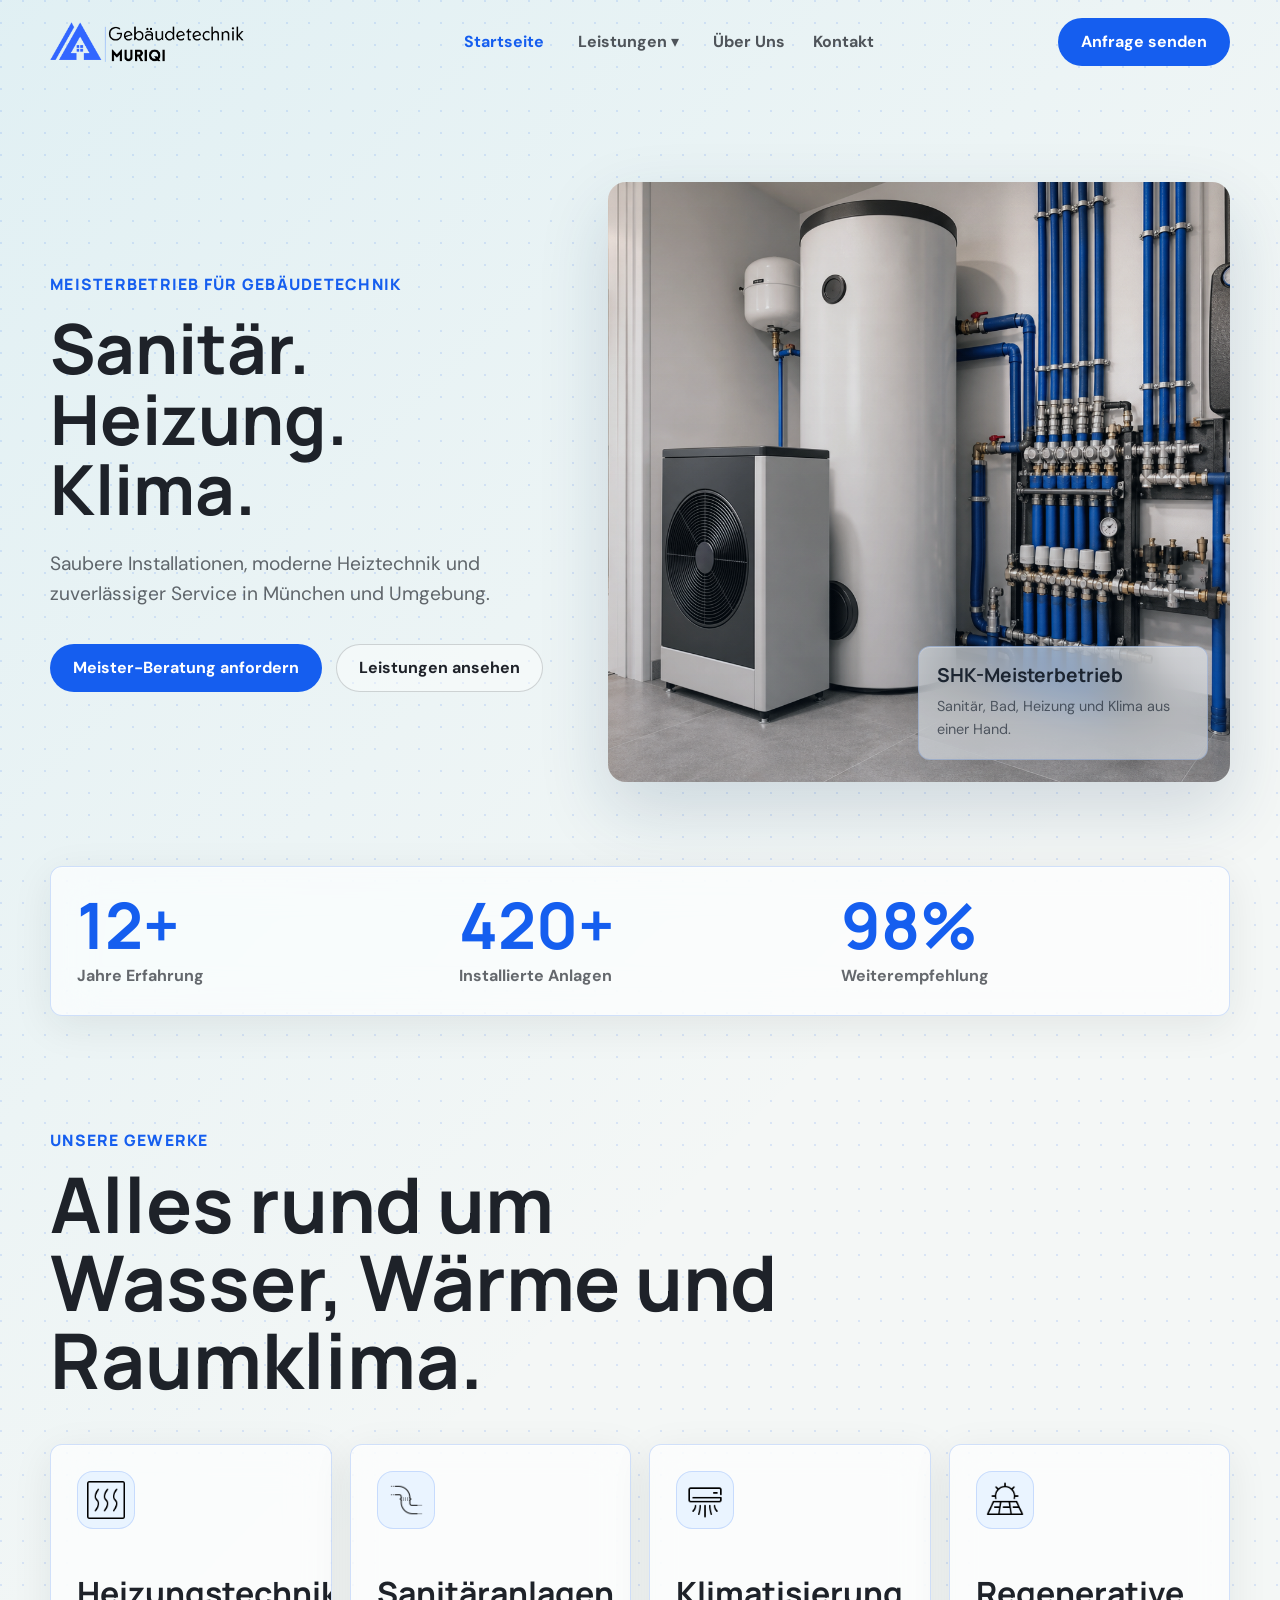
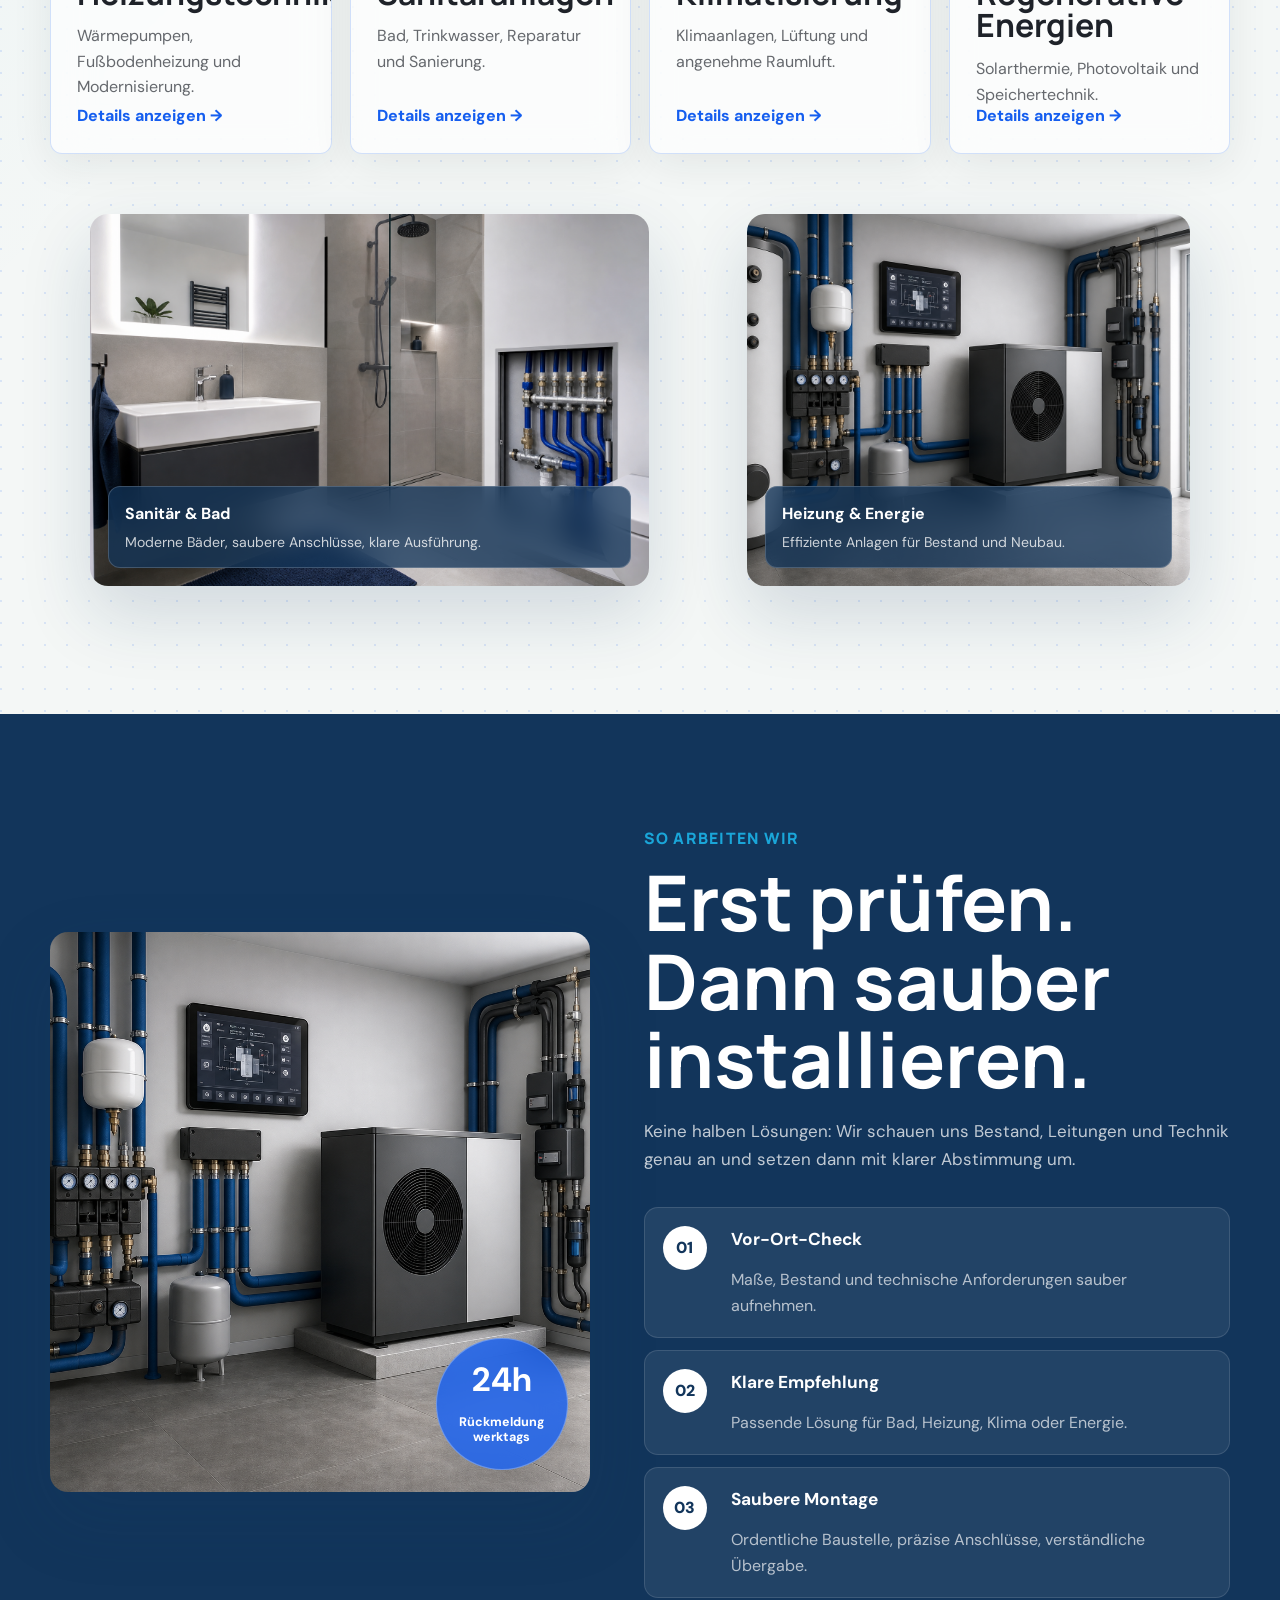
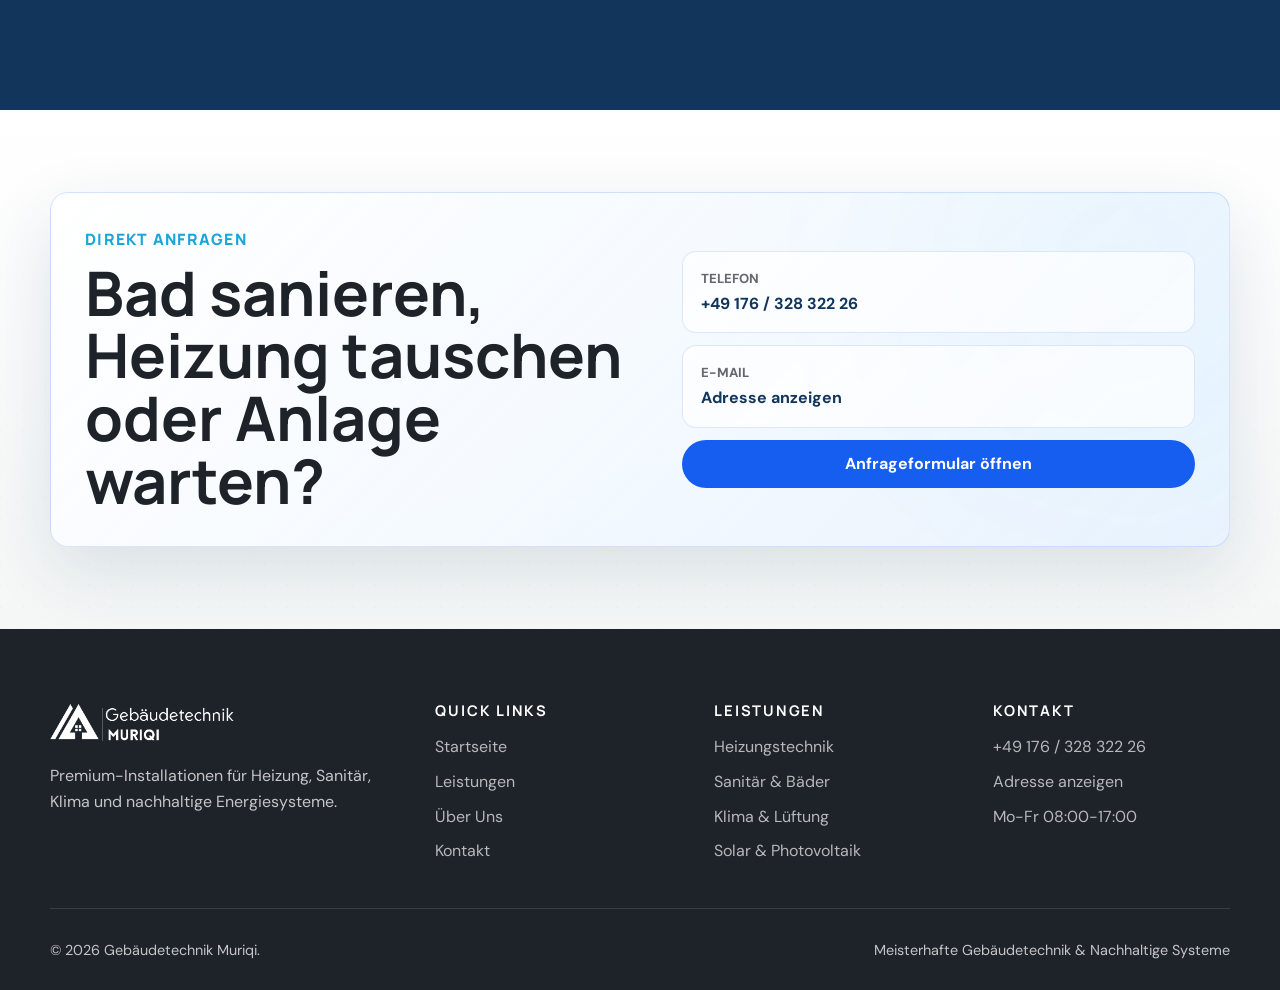
==== index.html @ a82550f1 "Initial website hardening" ====
<!doctype html>
<html lang="de">
  <head>
    <meta charset="utf-8">
    <meta name="viewport" content="width=device-width, initial-scale=1">
    <meta name="description" content="Gebäudetechnik Muriqi ist Ihr Meisterbetrieb für Heizung, Sanitär, Klima und regenerative Energien in München und Umgebung.">
    <title>Gebäudetechnik Muriqi | Meisterbetrieb für SHK & Gebäudetechnik</title>
    <link rel="stylesheet" href="/css/base.css">
    <link rel="stylesheet" href="/css/nav.css">
    <link rel="stylesheet" href="/css/animations.css">
    <link rel="stylesheet" href="/css/pages.css">
    <link rel="icon" type="image/png" href="/assets/muriqi-logo.png">
  </head>
  <body>
    <header class="site-header">
      <div class="container nav-shell">
        <a class="brand" href="/" aria-label="Gebäudetechnik Muriqi Startseite">
          <img src="/assets/muriqi-logo.png" alt="Gebäudetechnik Muriqi">
        </a>
        <nav class="nav-links" aria-label="Hauptnavigation">
          <a class="nav-link active" href="/">Startseite</a>
          <div class="dropdown">
            <button class="dropdown-trigger" type="button">Leistungen ▾</button>
            <div class="dropdown-panel glass">
              <div class="dropdown-grid">
                <a class="dropdown-item" href="/leistungen/#heizung"><span class="nav-icon"><img src="/assets/Heizung.png" alt=""></span><span><strong>Heizung</strong><span>Effiziente Wärmesysteme</span></span></a>
                <a class="dropdown-item" href="/leistungen/#sanitaer"><span class="nav-icon"><img src="/assets/Sanitär.png" alt=""></span><span><strong>Sanitär</strong><span>Bad & Installation</span></span></a>
                <a class="dropdown-item" href="/leistungen/#klima"><span class="nav-icon"><img src="/assets/klima.png" alt=""></span><span><strong>Klima</strong><span>Lüftung & Kühlung</span></span></a>
                <a class="dropdown-item" href="/leistungen/#solar"><span class="nav-icon"><img src="/assets/solar.png" alt=""></span><span><strong>Solar/PV</strong><span>Energie vom Dach</span></span></a>
              </div>
            </div>
          </div>
          <a class="nav-link" href="/team/">Über Uns</a>
          <a class="nav-link" href="/kontakt/">Kontakt</a>
        </nav>
        <a class="btn btn-primary header-cta" href="/kontakt/">Anfrage senden</a>
        <button class="menu-toggle" type="button" aria-label="Menü öffnen" aria-expanded="false"><span></span><span></span><span></span></button>
      </div>
      <nav class="mobile-menu" aria-label="Mobile Navigation">
        <a href="/">Startseite</a>
        <a href="/leistungen/">Leistungen</a>
        <a href="/team/">Über Uns</a>
        <a href="/kontakt/">Kontakt</a>
      </nav>
    </header>

    <main>
      <section class="hero">
        <div class="container hero-grid">
          <div>
            <p class="eyebrow load-fade">Meisterbetrieb für Gebäudetechnik</p>
            <h1 class="load-fade load-delay-1"><span>Sanitär.</span><span>Heizung.</span><span>Klima.</span></h1>
            <p class="hero-copy load-fade load-delay-2">Saubere Installationen, moderne Heiztechnik und zuverlässiger Service in München und Umgebung.</p>
            <div class="hero-actions load-fade load-delay-3">
              <a class="btn btn-primary" href="/kontakt/">Meister-Beratung anfordern</a>
              <a class="btn btn-ghost" href="/leistungen/">Leistungen ansehen</a>
            </div>
          </div>
          <div class="photo-card hero-photo hero-panel load-fade load-delay-2" aria-label="Sanitär- und Heizungsinstallation">
            <img src="/assets/hero-shk-room.png" alt="Moderner Technikraum mit Sanitär- und Heizungsinstallation">
            <div class="hero-badge glass">
              <strong>SHK-Meisterbetrieb</strong>
              <span>Sanitär, Bad, Heizung und Klima aus einer Hand.</span>
            </div>
          </div>
        </div>
      </section>

      <section class="container stats-bar glass reveal" aria-label="Kennzahlen">
        <div class="stat"><strong data-count="12" data-suffix="+">0</strong><span>Jahre Erfahrung</span></div>
        <div class="stat"><strong data-count="420" data-suffix="+">0</strong><span>Installierte Anlagen</span></div>
        <div class="stat"><strong data-count="98" data-suffix="%">0</strong><span>Weiterempfehlung</span></div>
      </section>

      <section class="section">
        <div class="container">
          <p class="eyebrow reveal">Unsere Gewerke</p>
          <h2 class="section-title reveal">Alles rund um Wasser, Wärme und Raumklima.</h2>
          <div class="service-grid">
            <a class="service-card glass reveal" href="/leistungen/#heizung">
              <span class="service-card-icon"><img src="/assets/Heizung.png" alt=""></span>
              <h3>Heizungstechnik</h3>
              <p>Wärmepumpen, Fußbodenheizung und Modernisierung.</p>
              <span class="more">Details anzeigen →</span>
            </a>
            <a class="service-card glass reveal" href="/leistungen/#sanitaer">
              <span class="service-card-icon"><img src="/assets/Sanitär.png" alt=""></span>
              <h3>Sanitäranlagen</h3>
              <p>Bad, Trinkwasser, Reparatur und Sanierung.</p>
              <span class="more">Details anzeigen →</span>
            </a>
            <a class="service-card glass reveal" href="/leistungen/#klima">
              <span class="service-card-icon"><img src="/assets/klima.png" alt=""></span>
              <h3>Klimatisierung</h3>
              <p>Klimaanlagen, Lüftung und angenehme Raumluft.</p>
              <span class="more">Details anzeigen →</span>
            </a>
            <a class="service-card glass reveal" href="/leistungen/#solar">
              <span class="service-card-icon"><img src="/assets/solar.png" alt=""></span>
              <h3>Regenerative Energien</h3>
              <p>Solarthermie, Photovoltaik und Speichertechnik.</p>
              <span class="more">Details anzeigen →</span>
            </a>
          </div>
          <div class="home-visual-grid">
            <figure class="photo-card home-visual reveal">
              <img src="/assets/sanitaer-bad.png" alt="Modernes Bad mit sichtbarer Sanitärinstallation">
              <figcaption class="image-label"><strong>Sanitär & Bad</strong><span>Moderne Bäder, saubere Anschlüsse, klare Ausführung.</span></figcaption>
            </figure>
            <figure class="photo-card home-visual small reveal">
              <img src="/assets/heizung-technikraum.png" alt="Moderner Technikraum mit Wärmepumpe und Heizungsleitungen">
              <figcaption class="image-label"><strong>Heizung & Energie</strong><span>Effiziente Anlagen für Bestand und Neubau.</span></figcaption>
            </figure>
          </div>
        </div>
      </section>

      <section class="section work-section" id="arbeitsweise">
        <div class="container work-grid">
          <div class="photo-card work-photo reveal">
            <img src="/assets/heizung-technikraum.png" alt="Sauber montierter Technikraum mit Heizungsanlage">
            <div class="work-stamp">
              <strong>24h</strong>
              <span>Rückmeldung werktags</span>
            </div>
          </div>
          <div class="work-content reveal">
            <p class="eyebrow">So arbeiten wir</p>
            <h2 class="section-title">Erst prüfen. Dann sauber installieren.</h2>
            <p class="section-copy">Keine halben Lösungen: Wir schauen uns Bestand, Leitungen und Technik genau an und setzen dann mit klarer Abstimmung um.</p>
            <div class="work-steps" aria-label="Arbeitsweise">
              <article><span>01</span><strong>Vor-Ort-Check</strong><p>Maße, Bestand und technische Anforderungen sauber aufnehmen.</p></article>
              <article><span>02</span><strong>Klare Empfehlung</strong><p>Passende Lösung für Bad, Heizung, Klima oder Energie.</p></article>
              <article><span>03</span><strong>Saubere Montage</strong><p>Ordentliche Baustelle, präzise Anschlüsse, verständliche Übergabe.</p></article>
            </div>
          </div>
        </div>
      </section>

      <section class="section-tight contact-cta" id="anfrage">
        <div class="container contact-cta-card reveal">
          <div>
            <p class="eyebrow">Direkt anfragen</p>
            <h2>Bad sanieren, Heizung tauschen oder Anlage warten?</h2>
          </div>
          <div class="quick-contact">
            <a class="quick-link" href="tel:+4917632832226"><span>Telefon</span><strong>+49 176 / 328 322 26</strong></a>
            <button class="quick-link protected-mail" type="button" data-local="info" data-host-a="gebaeudetechnik" data-host-b="muriqi" data-host-c="de"><span>E-Mail</span><strong>Adresse anzeigen</strong></button>
            <a class="btn btn-primary" href="/kontakt/">Anfrageformular öffnen</a>
          </div>
        </div>
      </section>
    </main>

    <footer class="footer">
      <div class="container">
        <div class="footer-grid">
          <div><img src="/assets/muriqi-logo-white.png" alt="Gebäudetechnik Muriqi"><p>Premium-Installationen für Heizung, Sanitär, Klima und nachhaltige Energiesysteme.</p></div>
          <div><h3>Quick Links</h3><a href="/">Startseite</a><a href="/leistungen/">Leistungen</a><a href="/team/">Über Uns</a><a href="/kontakt/">Kontakt</a></div>
          <div><h3>Leistungen</h3><a href="/leistungen/#heizung">Heizungstechnik</a><a href="/leistungen/#sanitaer">Sanitär & Bäder</a><a href="/leistungen/#klima">Klima & Lüftung</a><a href="/leistungen/#solar">Solar & Photovoltaik</a></div>
          <div><h3>Kontakt</h3><span>+49 176 / 328 322 26</span><button class="footer-mail protected-mail" type="button" data-local="info" data-host-a="gebaeudetechnik" data-host-b="muriqi" data-host-c="de">Adresse anzeigen</button><span>Mo-Fr 08:00-17:00</span></div>
        </div>
        <div class="footer-bottom"><p>© 2026 Gebäudetechnik Muriqi.</p><p>Meisterhafte Gebäudetechnik & Nachhaltige Systeme</p></div>
      </div>
    </footer>
    <script src="/js/nav.js"></script>
    <script src="/js/reveal.js"></script>
    <script src="/js/contact-guard.js"></script>
  </body>
</html>
---- css/base.css ----
@import url("https://fonts.googleapis.com/css2?family=DM+Sans:wght@400;500;600;700;800&family=Manrope:wght@500;600;700;800&display=swap");

:root {
  --anthracite: #1e2229;
  --brand-blue: #155eef;
  --deep-blue: #12355b;
  --aqua-blue: #1aa6d9;
  --pure-white: #ffffff;
  --ice-bg: #f4f7f6;
  --mist-card: #ebf0ee;
  --glass-fill: rgba(255, 255, 255, 0.65);
  --border-glass: rgba(21, 94, 239, 0.18);
  --ink-muted: rgba(30, 34, 41, 0.68);
  --shadow-glass: 0 10px 40px rgba(30, 34, 41, 0.08), inset 0 1px 0 rgba(255, 255, 255, 0.4);
  --radius-card: 12px;
  --container: min(1180px, calc(100vw - 40px));
}

*,
*::before,
*::after {
  box-sizing: border-box;
}

html {
  scroll-behavior: smooth;
}

body {
  margin: 0;
  color: var(--anthracite);
  font-family: "DM Sans", system-ui, sans-serif;
  background-color: var(--ice-bg);
  background-image:
    radial-gradient(circle at 1px 1px, rgba(21, 94, 239, 0.12) 1px, transparent 0),
    linear-gradient(135deg, rgba(26, 166, 217, 0.09), transparent 35%);
  background-size: 22px 22px, 100% 100%;
  line-height: 1.6;
}

body.no-scroll {
  overflow: hidden;
}

img,
svg {
  display: block;
  max-width: 100%;
}

a {
  color: inherit;
  text-decoration: none;
}

button,
input,
select,
textarea {
  font: inherit;
}

h1,
h2,
h3,
p {
  margin: 0;
}

h1,
h2,
h3 {
  font-family: "Manrope", "DM Sans", system-ui, sans-serif;
  line-height: 1.02;
  letter-spacing: 0;
}

main {
  overflow: hidden;
}

.container {
  width: var(--container);
  margin: 0 auto;
}

.section {
  padding: 112px 0;
}

.section-tight {
  padding: 82px 0;
}

.eyebrow {
  color: var(--brand-blue);
  font-family: "Manrope", "DM Sans", system-ui, sans-serif;
  font-size: 0.98rem;
  font-weight: 800;
  letter-spacing: 0.08em;
  text-transform: uppercase;
}

.section-title {
  max-width: 760px;
  margin-top: 12px;
  font-size: clamp(2.6rem, 6vw, 5.5rem);
}

.section-copy {
  max-width: 650px;
  margin-top: 20px;
  color: var(--ink-muted);
  font-size: 1.06rem;
}

.glass {
  border: 0.5px solid var(--border-glass);
  border-radius: var(--radius-card);
  background: var(--glass-fill);
  box-shadow: var(--shadow-glass);
  backdrop-filter: blur(20px) saturate(140%);
}

.btn {
  position: relative;
  display: inline-flex;
  align-items: center;
  justify-content: center;
  min-height: 48px;
  padding: 0 22px;
  overflow: hidden;
  border: 1px solid transparent;
  border-radius: 999px;
  font-weight: 700;
  isolation: isolate;
  transition: transform 220ms ease, border-color 220ms ease, color 220ms ease, background 220ms ease;
}

.btn::before {
  position: absolute;
  inset: 0 auto 0 -80%;
  z-index: -1;
  width: 55%;
  content: "";
  background: linear-gradient(90deg, transparent, rgba(255, 255, 255, 0.55), transparent);
  transform: skewX(-18deg);
  transition: left 450ms ease;
}

.btn:hover {
  transform: translateY(-2px);
}

.btn:hover::before {
  left: 125%;
}

.btn-primary {
  color: var(--pure-white);
  background: var(--brand-blue);
}

.btn-ghost {
  color: var(--anthracite);
  border-color: rgba(30, 34, 41, 0.18);
  background: rgba(255, 255, 255, 0.42);
}

.btn-dark {
  color: var(--pure-white);
  background: var(--anthracite);
}

.technical-image {
  position: relative;
  min-height: 420px;
  overflow: hidden;
  border-radius: 18px;
  background:
    linear-gradient(135deg, rgba(18, 53, 91, 0.9), rgba(21, 94, 239, 0.68)),
    radial-gradient(circle at 28% 22%, rgba(26, 166, 217, 0.45), transparent 28%),
    repeating-linear-gradient(90deg, rgba(255, 255, 255, 0.1) 0 1px, transparent 1px 44px),
    repeating-linear-gradient(0deg, rgba(255, 255, 255, 0.09) 0 1px, transparent 1px 44px);
  box-shadow: 0 28px 70px rgba(30, 34, 41, 0.18);
}

.technical-image::after {
  position: absolute;
  right: 10%;
  bottom: -6%;
  width: 48%;
  aspect-ratio: 1;
  border: 1px solid rgba(26, 166, 217, 0.5);
  border-radius: 999px;
  content: "";
}

.tech-lines {
  position: absolute;
  inset: 10%;
  border: 1px solid rgba(255, 255, 255, 0.22);
  border-radius: 14px;
}

.tech-lines::before,
.tech-lines::after {
  position: absolute;
  content: "";
  background: rgba(26, 166, 217, 0.76);
}

.tech-lines::before {
  top: 24%;
  right: 14%;
  width: 52%;
  height: 2px;
}

.tech-lines::after {
  top: 24%;
  right: 14%;
  width: 2px;
  height: 44%;
}

.page-hero {
  padding: 160px 0 80px;
}

.breadcrumb {
  margin-bottom: 14px;
  color: var(--ink-muted);
  font-size: 0.92rem;
}

.footer {
  padding: 74px 0 28px;
  color: rgba(255, 255, 255, 0.74);
  background: var(--anthracite);
}

.footer-grid {
  display: grid;
  grid-template-columns: 1.45fr 1fr 1fr 1fr;
  gap: 42px;
}

.footer img {
  width: 184px;
  margin-bottom: 22px;
}

.footer h3 {
  margin-bottom: 16px;
  color: var(--pure-white);
  font-family: "Manrope", "DM Sans", sans-serif;
  font-size: 0.92rem;
  letter-spacing: 0.12em;
  text-transform: uppercase;
}

.footer a,
.footer span,
.footer-mail {
  display: block;
  margin-top: 9px;
  color: rgba(255, 255, 255, 0.68);
}

.footer a:hover,
.footer-mail:hover {
  color: var(--aqua-blue);
}

.footer-mail {
  padding: 0;
  border: 0;
  background: transparent;
  cursor: pointer;
  text-align: left;
}

.footer-bottom {
  display: flex;
  justify-content: space-between;
  gap: 20px;
  padding-top: 30px;
  margin-top: 44px;
  border-top: 1px solid rgba(255, 255, 255, 0.12);
  font-size: 0.9rem;
}

@media (max-width: 900px) {
  :root {
    --container: min(100vw - 28px, 720px);
  }

  .section {
    padding: 76px 0;
  }

  .footer-grid {
    grid-template-columns: 1fr 1fr;
  }
}

@media (max-width: 640px) {
  .btn {
    width: 100%;
  }

  .technical-image {
    min-height: 330px;
  }

  .footer-grid,
  .footer-bottom {
    display: block;
  }

  .footer-grid > div + div {
    margin-top: 28px;
  }

  .footer-bottom p + p {
    margin-top: 8px;
  }
}
---- css/nav.css ----
.site-header {
  position: fixed;
  top: 0;
  left: 0;
  z-index: 50;
  width: 100%;
  padding: 18px 0;
  transition: padding 240ms ease, background 240ms ease, box-shadow 240ms ease, border-color 240ms ease;
}

.site-header.is-scrolled,
.site-header.menu-open {
  padding: 10px 0;
  border-bottom: 0.5px solid var(--border-glass);
  background: rgba(244, 247, 246, 0.82);
  box-shadow: 0 14px 40px rgba(30, 34, 41, 0.08);
  backdrop-filter: blur(22px) saturate(140%);
}

.nav-shell {
  position: relative;
  z-index: 2;
  display: grid;
  grid-template-columns: 230px 1fr auto;
  gap: 24px;
  align-items: center;
}

.brand {
  display: inline-flex;
  align-items: center;
  min-width: 0;
}

.brand img {
  width: 194px;
  height: auto;
}

.nav-links {
  display: flex;
  justify-content: center;
  gap: 28px;
  align-items: center;
}

.nav-link,
.dropdown-trigger {
  border: 0;
  color: rgba(30, 34, 41, 0.76);
  background: transparent;
  font-weight: 700;
  cursor: pointer;
}

.nav-link.active,
.dropdown-trigger.active,
.nav-link:hover,
.dropdown-trigger:hover {
  color: var(--anthracite);
}

.nav-link.active,
.dropdown-trigger.active {
  color: var(--brand-blue);
}

.dropdown {
  position: relative;
}

.dropdown::after {
  position: absolute;
  top: 100%;
  left: 50%;
  width: 460px;
  height: 22px;
  content: "";
  transform: translateX(-50%);
}

.dropdown-panel {
  position: absolute;
  top: calc(100% + 20px);
  left: 50%;
  width: 460px;
  padding: 16px;
  opacity: 0;
  pointer-events: none;
  transform: translateX(-50%) translateY(-8px);
  clip-path: inset(0 0 100% 0);
  transition: clip-path 300ms cubic-bezier(0.25, 1, 0.5, 1), opacity 220ms ease, transform 300ms ease;
}

.dropdown:hover .dropdown-panel,
.dropdown:focus-within .dropdown-panel {
  opacity: 1;
  pointer-events: auto;
  transform: translateX(-50%) translateY(0);
  clip-path: inset(0 0 0 0);
}

.dropdown-grid {
  display: grid;
  grid-template-columns: 1fr 1fr;
  gap: 10px;
}

.dropdown-item {
  display: grid;
  grid-template-columns: 38px 1fr;
  gap: 10px;
  align-items: center;
  padding: 12px;
  border-radius: 10px;
  transition: background 180ms ease, transform 180ms ease;
}

.dropdown-item:hover {
  background: rgba(21, 94, 239, 0.1);
  transform: translateY(-2px);
}

.nav-icon {
  display: flex;
  width: 38px;
  height: 38px;
  align-items: center;
  justify-content: center;
  border: 1px solid rgba(21, 94, 239, 0.24);
  border-radius: 10px;
  background: rgba(255, 255, 255, 0.48);
  color: var(--brand-blue);
  line-height: 1;
}

.nav-icon img {
  width: 26px;
  height: 26px;
  object-fit: contain;
  margin: 0;
}

.dropdown-item strong {
  display: block;
  font-size: 0.93rem;
}

.dropdown-item > span:not(.nav-icon),
.dropdown-item > span:not(.nav-icon) span {
  display: block;
  color: var(--ink-muted);
  font-size: 0.78rem;
}

.menu-toggle {
  display: none;
  width: 44px;
  height: 44px;
  border: 1px solid rgba(30, 34, 41, 0.16);
  border-radius: 999px;
  background: rgba(255, 255, 255, 0.52);
}

.menu-toggle span {
  display: block;
  width: 18px;
  height: 2px;
  margin: 4px auto;
  background: var(--anthracite);
  transition: transform 220ms ease, opacity 220ms ease;
}

.menu-open .menu-toggle span:nth-child(1) {
  transform: translateY(6px) rotate(45deg);
}

.menu-open .menu-toggle span:nth-child(2) {
  opacity: 0;
}

.menu-open .menu-toggle span:nth-child(3) {
  transform: translateY(-6px) rotate(-45deg);
}

@media (max-width: 900px) {
  .site-header.menu-open {
    inset: 0;
    height: 100dvh;
    overflow: auto;
    padding: 18px 0 34px;
    background: rgba(18, 53, 91, 0.98);
    backdrop-filter: none;
  }

  .nav-shell {
    grid-template-columns: 1fr auto;
  }

  .brand img {
    width: 170px;
  }

  .menu-toggle {
    display: block;
    background: rgba(255, 255, 255, 0.72);
  }

  .nav-links,
  .header-cta {
    display: none;
  }

  .mobile-menu {
    position: static;
    display: none;
    align-content: start;
    gap: 12px;
    width: var(--container);
    margin: 44px auto 0;
    padding: 0;
    color: var(--pure-white);
    background: transparent;
    opacity: 0;
    pointer-events: none;
    transform: translateY(-12px);
    transition: opacity 220ms ease, transform 220ms ease;
  }

  .menu-open .mobile-menu {
    display: grid;
    opacity: 1;
    pointer-events: auto;
    transform: translateY(0);
  }

  .mobile-menu a {
    font-family: "Manrope", "DM Sans", system-ui, sans-serif;
    font-weight: 800;
    font-size: clamp(1.7rem, 8vw, 3.1rem);
    line-height: 1.08;
    padding: 12px 0;
    border-bottom: 1px solid rgba(255, 255, 255, 0.14);
    color: var(--pure-white);
  }

  .menu-open .brand img {
    filter: brightness(0) invert(1);
  }
}

@media (min-width: 901px) {
  .mobile-menu {
    display: none;
  }
}
---- css/animations.css ----
.load-fade {
  opacity: 0;
  transform: translateY(18px);
  animation: fade-up 700ms ease forwards;
}

.load-delay-1 {
  animation-delay: 80ms;
}

.load-delay-2 {
  animation-delay: 160ms;
}

.load-delay-3 {
  animation-delay: 240ms;
}

.reveal {
  opacity: 0;
  transform: translateY(24px);
  transition: opacity 550ms ease-out, transform 550ms ease-out;
}

.reveal.is-visible {
  opacity: 1;
  transform: translateY(0);
}

@keyframes fade-up {
  to {
    opacity: 1;
    transform: translateY(0);
  }
}

@media (prefers-reduced-motion: reduce) {
  *,
  *::before,
  *::after {
    scroll-behavior: auto !important;
    animation-duration: 1ms !important;
    animation-iteration-count: 1 !important;
    transition-duration: 1ms !important;
  }

  .load-fade,
  .reveal {
    opacity: 1;
    transform: none;
  }
}
---- css/pages.css ----
.hero {
  min-height: 100vh;
  padding: 142px 0 78px;
  display: grid;
  align-items: center;
}

.hero-grid {
  display: grid;
  grid-template-columns: minmax(0, 0.86fr) minmax(430px, 1.05fr);
  gap: 48px;
  align-items: center;
}

.hero h1 {
  max-width: 640px;
  margin-top: 16px;
  font-size: clamp(3.2rem, 5.4vw, 5.35rem);
}

.hero h1 span {
  display: block;
}

.hero-copy {
  max-width: 620px;
  margin-top: 24px;
  color: var(--ink-muted);
  font-size: clamp(1.05rem, 1.5vw, 1.2rem);
}

.hero-actions {
  display: flex;
  flex-wrap: wrap;
  gap: 14px;
  margin-top: 34px;
}

.hero-panel {
  min-height: 600px;
}

.photo-card {
  position: relative;
  overflow: hidden;
  border-radius: 18px;
  box-shadow: 0 28px 70px rgba(18, 53, 91, 0.16);
}

.photo-card img {
  width: 100%;
  height: 100%;
  object-fit: cover;
}

.hero-photo img {
  position: absolute;
  inset: 0;
}

.hero-photo::after {
  position: absolute;
  inset: 0;
  content: "";
  background: linear-gradient(180deg, rgba(18, 53, 91, 0.04), rgba(18, 53, 91, 0.18));
  pointer-events: none;
}

.hero-badge {
  position: absolute;
  right: 22px;
  bottom: 22px;
  width: min(290px, calc(100% - 44px));
  padding: 18px;
}

.hero-badge strong {
  display: block;
  font-family: "Manrope", "DM Sans", system-ui, sans-serif;
  font-size: 1.2rem;
  line-height: 1.12;
}

.hero-badge span {
  display: block;
  margin-top: 8px;
  color: var(--ink-muted);
  font-size: 0.9rem;
}

.stats-bar {
  display: grid;
  grid-template-columns: repeat(3, 1fr);
  gap: 20px;
  padding: 26px;
  margin-top: -34px;
}

.stat strong {
  display: block;
  color: var(--brand-blue);
  font-family: "Manrope", "DM Sans", system-ui, sans-serif;
  font-size: clamp(2.7rem, 5vw, 4.8rem);
  line-height: 1;
}

.stat span {
  display: block;
  margin-top: 6px;
  color: var(--ink-muted);
  font-weight: 700;
}

.service-grid {
  display: grid;
  grid-template-columns: repeat(4, 1fr);
  gap: 18px;
  margin-top: 44px;
}

.service-card {
  position: relative;
  min-height: 310px;
  padding: 26px;
  overflow: hidden;
  transition: transform 260ms ease, box-shadow 260ms ease;
}

.service-card::after {
  position: absolute;
  right: auto;
  bottom: 0;
  left: 0;
  width: 0;
  height: 3px;
  content: "";
  background: var(--brand-blue);
  transition: width 300ms ease;
}

.service-card:hover {
  transform: translateY(-6px) scale(1.015);
  box-shadow: 0 24px 58px rgba(30, 34, 41, 0.14), inset 0 1px 0 rgba(255, 255, 255, 0.46);
}

.service-card:hover::after {
  width: 100%;
}

.service-card-icon {
  display: grid;
  width: 58px;
  height: 58px;
  place-items: center;
  border: 1px solid rgba(21, 94, 239, 0.16);
  border-radius: 16px;
  background: rgba(230, 242, 255, 0.82);
}

.service-card-icon img {
  width: 38px;
  height: 38px;
  object-fit: contain;
}

.service-card h3 {
  margin-top: 48px;
  font-size: 2rem;
}

.service-card p {
  margin-top: 14px;
  color: var(--ink-muted);
}

.service-card .more {
  position: absolute;
  bottom: 24px;
  color: var(--brand-blue);
  font-weight: 800;
}

.home-visual-grid {
  display: grid;
  grid-template-columns: 1.1fr 0.9fr;
  gap: 18px;
  margin-top: 44px;
}

.home-visual {
  min-height: 360px;
}

.home-visual.small {
  min-height: 360px;
}

.image-label {
  position: absolute;
  right: 18px;
  bottom: 18px;
  left: 18px;
  padding: 14px 16px;
  color: var(--pure-white);
  background: rgba(18, 53, 91, 0.74);
  border: 1px solid rgba(255, 255, 255, 0.18);
  border-radius: 12px;
  backdrop-filter: blur(14px);
}

.image-label strong {
  display: block;
  font-size: 1rem;
}

.image-label span {
  display: block;
  margin-top: 4px;
  color: rgba(255, 255, 255, 0.78);
  font-size: 0.88rem;
}

.work-section {
  color: var(--pure-white);
  background: var(--deep-blue);
  scroll-margin-top: 70px;
}

.work-grid {
  display: grid;
  grid-template-columns: minmax(320px, 0.92fr) minmax(0, 1fr);
  gap: 54px;
  align-items: center;
}

.work-photo {
  height: 560px;
}

.work-stamp {
  position: absolute;
  right: 22px;
  bottom: 22px;
  display: grid;
  width: 132px;
  height: 132px;
  place-items: center;
  padding: 18px;
  color: var(--pure-white);
  text-align: center;
  border: 1px solid rgba(255, 255, 255, 0.28);
  border-radius: 999px;
  background: rgba(21, 94, 239, 0.82);
  box-shadow: 0 18px 40px rgba(0, 0, 0, 0.18);
  backdrop-filter: blur(14px);
}

.work-stamp strong {
  display: block;
  font-size: 2.1rem;
  line-height: 1;
}

.work-stamp span {
  display: block;
  margin-top: 6px;
  font-size: 0.78rem;
  font-weight: 800;
  line-height: 1.2;
}

.work-content .eyebrow,
.contact-cta .eyebrow {
  color: var(--aqua-blue);
}

.work-content .section-copy {
  color: rgba(255, 255, 255, 0.74);
}

.work-steps {
  display: grid;
  gap: 12px;
  margin-top: 34px;
}

.work-steps article {
  display: grid;
  grid-template-columns: 54px 1fr;
  gap: 14px;
  padding: 18px;
  border: 1px solid rgba(255, 255, 255, 0.12);
  border-radius: 14px;
  background: rgba(255, 255, 255, 0.07);
}

.work-steps span {
  grid-row: span 2;
  display: grid;
  width: 44px;
  height: 44px;
  place-items: center;
  color: var(--deep-blue);
  border-radius: 999px;
  background: var(--pure-white);
  font-weight: 900;
}

.work-steps strong {
  display: block;
  font-size: 1.08rem;
}

.work-steps p {
  color: rgba(255, 255, 255, 0.68);
}

.contact-cta {
  background:
    linear-gradient(180deg, var(--pure-white), rgba(244, 247, 246, 0.8));
  scroll-margin-top: 70px;
}

.contact-cta-card {
  display: grid;
  grid-template-columns: minmax(0, 0.9fr) minmax(360px, 0.82fr);
  gap: 34px;
  align-items: center;
  padding: 34px;
  border: 1px solid rgba(21, 94, 239, 0.16);
  border-radius: 18px;
  background:
    linear-gradient(135deg, rgba(255, 255, 255, 0.96), rgba(230, 242, 255, 0.82)),
    radial-gradient(circle at 90% 18%, rgba(26, 166, 217, 0.22), transparent 32%);
  box-shadow: 0 24px 70px rgba(18, 53, 91, 0.12);
}

.contact-cta-card h2 {
  max-width: 760px;
  margin-top: 10px;
  font-size: clamp(2.2rem, 4.8vw, 4.7rem);
}

.quick-contact {
  display: grid;
  gap: 12px;
}

.quick-link {
  display: block;
  width: 100%;
  padding: 16px 18px;
  border: 1px solid rgba(21, 94, 239, 0.14);
  border-radius: 14px;
  background: rgba(255, 255, 255, 0.72);
  color: inherit;
  cursor: pointer;
  font: inherit;
  text-align: left;
  transition: transform 180ms ease, border-color 180ms ease;
}

.quick-link:hover {
  border-color: rgba(21, 94, 239, 0.32);
  transform: translateY(-2px);
}

.quick-link span {
  display: block;
  color: var(--ink-muted);
  font-size: 0.82rem;
  font-weight: 800;
  text-transform: uppercase;
}

.quick-link strong {
  display: block;
  margin-top: 2px;
  color: var(--deep-blue);
  overflow-wrap: anywhere;
}

.about-hero {
  padding: 150px 0 72px;
}

.about-hero-grid {
  display: grid;
  grid-template-columns: minmax(0, 0.82fr) minmax(420px, 1fr);
  gap: 48px;
  align-items: center;
}

.about-photo {
  height: 470px;
}

.about-hero .section-title {
  font-size: clamp(2.9rem, 5vw, 4.9rem);
}

.about-content-grid {
  display: grid;
  grid-template-columns: minmax(0, 1fr) minmax(320px, 0.68fr);
  gap: 26px;
  align-items: start;
}

.about-main {
  padding: 34px;
}

.about-main p {
  color: rgba(30, 34, 41, 0.74);
  font-size: 1.08rem;
}

.about-main p + p {
  margin-top: 18px;
}

.about-side {
  display: grid;
  gap: 14px;
}

.about-value {
  padding: 22px;
  border: 1px solid rgba(21, 94, 239, 0.14);
  border-radius: 16px;
  background: rgba(255, 255, 255, 0.76);
  box-shadow: 0 18px 42px rgba(18, 53, 91, 0.08);
}

.about-value span {
  display: grid;
  width: 42px;
  height: 42px;
  place-items: center;
  color: var(--pure-white);
  border-radius: 999px;
  background: var(--brand-blue);
  font-weight: 900;
}

.about-value strong {
  display: block;
  margin-top: 14px;
  color: var(--deep-blue);
  font-size: 1.1rem;
}

.about-value p {
  margin-top: 8px;
  color: var(--ink-muted);
}

.services-hero {
  padding: 150px 0 70px;
}

.services-hero-grid {
  display: grid;
  grid-template-columns: minmax(0, 0.85fr) minmax(420px, 1fr);
  gap: 48px;
  align-items: center;
}

.services-hero-photo {
  height: 520px;
}

.hero-kpis {
  display: grid;
  grid-template-columns: repeat(3, 1fr);
  gap: 12px;
  margin-top: 32px;
}

.hero-kpis span {
  min-height: 86px;
  padding: 16px;
  border: 1px solid rgba(21, 94, 239, 0.16);
  border-radius: 14px;
  background: rgba(255, 255, 255, 0.72);
  color: var(--ink-muted);
  font-weight: 800;
}

.hero-kpis strong {
  display: block;
  color: var(--brand-blue);
  font-size: 1.7rem;
  line-height: 1;
}

.service-showcase-grid {
  display: grid;
  grid-template-columns: repeat(2, 1fr);
  gap: 20px;
  margin-top: 42px;
}

.service-showcase-card {
  overflow: hidden;
  border: 1px solid rgba(21, 94, 239, 0.14);
  border-radius: 18px;
  background: rgba(255, 255, 255, 0.76);
  box-shadow: 0 20px 54px rgba(18, 53, 91, 0.1);
  scroll-margin-top: 96px;
  transition: transform 220ms ease, box-shadow 220ms ease;
}

.service-showcase-card:hover {
  transform: translateY(-5px);
  box-shadow: 0 28px 70px rgba(18, 53, 91, 0.16);
}

.service-media {
  height: 250px;
  overflow: hidden;
}

.service-media img {
  width: 100%;
  height: 100%;
  object-fit: cover;
  transition: transform 420ms ease;
}

.service-showcase-card:hover .service-media img {
  transform: scale(1.045);
}

.service-body {
  position: relative;
  padding: 24px;
}

.service-icon {
  display: grid;
  width: 58px;
  height: 58px;
  place-items: center;
  border: 1px solid rgba(21, 94, 239, 0.16);
  border-radius: 16px;
  background: rgba(230, 242, 255, 0.82);
}

.service-icon img {
  width: 38px;
  height: 38px;
  object-fit: contain;
}

.service-body h3 {
  margin-top: 18px;
  font-size: 2rem;
}

.service-body p {
  margin-top: 10px;
  color: var(--ink-muted);
}

.tag-list {
  display: flex;
  flex-wrap: wrap;
  gap: 8px;
  margin-top: 20px;
}

.tag-list span {
  padding: 7px 10px;
  border: 1px solid rgba(21, 94, 239, 0.14);
  border-radius: 999px;
  background: rgba(230, 242, 255, 0.8);
  color: var(--deep-blue);
  font-size: 0.84rem;
  font-weight: 800;
}

.service-detail-section {
  background: linear-gradient(180deg, rgba(255, 255, 255, 0.44), rgba(230, 242, 255, 0.5));
}

.detail-stack {
  display: grid;
  gap: 24px;
}

.service-detail {
  display: grid;
  grid-template-columns: minmax(0, 0.95fr) minmax(360px, 1fr);
  gap: 30px;
  align-items: center;
  padding: 26px;
  border: 1px solid rgba(21, 94, 239, 0.14);
  border-radius: 20px;
  background: rgba(255, 255, 255, 0.78);
  box-shadow: 0 20px 60px rgba(18, 53, 91, 0.1);
}

.service-detail.reverse .detail-copy {
  order: 2;
}

.detail-copy {
  padding: 10px;
}

.detail-copy h2,
.maintenance-grid h2 {
  margin-top: 10px;
  font-size: clamp(2.1rem, 4.2vw, 4.2rem);
}

.detail-copy p:not(.eyebrow) {
  margin-top: 16px;
  color: var(--ink-muted);
  font-size: 1.04rem;
}

.detail-media {
  height: 410px;
}

.benefit-list {
  display: grid;
  gap: 10px;
  padding: 0;
  margin: 24px 0 0;
  list-style: none;
}

.benefit-list li {
  position: relative;
  padding: 13px 14px 13px 42px;
  border-radius: 12px;
  background: rgba(230, 242, 255, 0.75);
  color: var(--deep-blue);
  font-weight: 800;
}

.benefit-list li::before {
  position: absolute;
  top: 13px;
  left: 14px;
  width: 18px;
  height: 18px;
  content: "";
  border-radius: 999px;
  background: var(--brand-blue);
  box-shadow: inset 0 0 0 5px rgba(255, 255, 255, 0.92);
}

.maintenance-strip {
  color: var(--pure-white);
  background:
    linear-gradient(120deg, var(--deep-blue), var(--brand-blue)),
    radial-gradient(circle at 82% 12%, rgba(26, 166, 217, 0.38), transparent 30%);
}

.maintenance-grid {
  display: grid;
  grid-template-columns: minmax(0, 0.9fr) minmax(280px, 0.8fr) auto;
  gap: 26px;
  align-items: center;
}

.maintenance-grid .eyebrow {
  color: var(--aqua-blue);
}

.maintenance-points {
  display: flex;
  flex-wrap: wrap;
  gap: 10px;
}

.maintenance-points span {
  padding: 9px 12px;
  border: 1px solid rgba(255, 255, 255, 0.2);
  border-radius: 999px;
  background: rgba(255, 255, 255, 0.1);
  font-weight: 800;
}

.process-grid,
.team-grid {
  display: grid;
  grid-template-columns: repeat(4, 1fr);
  gap: 18px;
  margin-top: 42px;
}

.detail-grid,
.contact-grid {
  display: grid;
  grid-template-columns: 1fr 1fr;
  gap: 44px;
  align-items: start;
}

.text-card,
.team-card,
.form-card,
.info-card {
  padding: 28px;
}

.text-card h3,
.team-card h3 {
  font-size: 2.2rem;
}

.text-card ul {
  padding-left: 18px;
  margin: 16px 0 0;
  color: var(--ink-muted);
}

.gallery-tabs {
  display: flex;
  flex-wrap: wrap;
  gap: 10px;
  margin-top: 34px;
}

.tab-pill {
  padding: 10px 16px;
  border-radius: 999px;
  background: rgba(255, 255, 255, 0.62);
  font-weight: 800;
}

.tab-pill.active {
  color: var(--pure-white);
  background: var(--brand-blue);
}

.gallery-grid {
  columns: 3 260px;
  column-gap: 20px;
  margin-top: 36px;
}

.gallery-item {
  position: relative;
  min-height: 280px;
  margin: 0 0 20px;
  break-inside: avoid;
}

.gallery-item.tall {
  min-height: 410px;
}

.gallery-item .caption {
  position: absolute;
  right: 14px;
  bottom: 14px;
  left: 14px;
  padding: 14px;
  color: var(--pure-white);
  background: rgba(30, 34, 41, 0.68);
  border-radius: 10px;
  backdrop-filter: blur(14px);
  transform: translateY(120%);
  transition: transform 220ms ease;
}

.gallery-item:hover .caption {
  transform: translateY(0);
}

.avatar {
  width: 118px;
  height: 118px;
  margin: 0 auto 22px;
  border: 1px solid rgba(21, 94, 239, 0.24);
  border-radius: 999px;
  background:
    radial-gradient(circle at 35% 28%, rgba(26, 166, 217, 0.72), transparent 22%),
    linear-gradient(135deg, var(--brand-blue), var(--deep-blue));
}

.team-card {
  text-align: center;
}

.team-card .role {
  margin-top: 8px;
  color: var(--brand-blue);
  font-size: 0.78rem;
  font-weight: 900;
  letter-spacing: 0.14em;
}

.team-card p {
  margin-top: 12px;
  color: var(--ink-muted);
}

.field {
  position: relative;
  margin-top: 20px;
}

.field label {
  display: block;
  margin-bottom: 8px;
  color: var(--ink-muted);
  font-size: 0.9rem;
  font-weight: 800;
}

.field input,
.field select,
.field textarea {
  width: 100%;
  padding: 14px 0;
  border: 0;
  border-bottom: 1px solid rgba(30, 34, 41, 0.22);
  outline: 0;
  background: transparent;
}

.field input:focus,
.field select:focus,
.field textarea:focus {
  border-bottom-color: var(--brand-blue);
}

.field textarea {
  min-height: 126px;
  resize: vertical;
}

.bot-check {
  position: absolute;
  left: -10000px;
  width: 1px;
  height: 1px;
  overflow: hidden;
}

.form-status {
  min-height: 1.4em;
  margin-top: 18px;
  color: var(--ink-muted);
  font-weight: 800;
}

.form-status.is-error {
  color: #b42318;
}

.form-status.is-success {
  color: #067647;
}

.map-placeholder {
  display: grid;
  min-height: 330px;
  place-items: center;
  padding: 28px;
  color: var(--pure-white);
  text-align: center;
  border-radius: 14px;
  background:
    linear-gradient(135deg, rgba(18, 53, 91, 0.92), rgba(21, 94, 239, 0.82)),
    repeating-linear-gradient(90deg, rgba(255, 255, 255, 0.08) 0 1px, transparent 1px 36px);
}

.map-frame {
  height: 360px;
  overflow: hidden;
  border: 1px solid rgba(21, 94, 239, 0.14);
  border-radius: 14px;
  background: rgba(230, 242, 255, 0.8);
}

.map-frame iframe {
  width: 100%;
  height: 100%;
  border: 0;
}

.contact-info-list {
  margin-top: 24px;
}

.contact-info-list h2 {
  margin-top: 8px;
  font-size: clamp(2rem, 4vw, 3.2rem);
}

.contact-info-list p:not(.eyebrow) {
  margin-top: 14px;
  color: var(--ink-muted);
}

.contact-info-list .quick-link {
  margin-top: 20px;
}

@media (max-width: 1050px) {
  .hero-grid,
  .services-hero-grid,
  .about-hero-grid,
  .about-content-grid,
  .detail-grid,
  .contact-grid,
  .service-detail,
  .maintenance-grid {
    grid-template-columns: 1fr;
  }

  .hero-panel {
    min-height: 470px;
  }

  .service-grid,
  .process-grid,
  .team-grid,
  .home-visual-grid,
  .service-showcase-grid {
    grid-template-columns: repeat(2, 1fr);
  }

  .services-hero-photo {
    height: 440px;
  }

  .about-photo {
    height: 390px;
  }

  .service-detail.reverse .detail-copy {
    order: 0;
  }

  .work-grid,
  .contact-cta-card {
    grid-template-columns: 1fr;
  }

  .work-photo {
    height: 430px;
  }
}

@media (max-width: 640px) {
  .hero {
    padding-top: 124px;
  }

  .hero h1 {
    font-size: clamp(2.85rem, 11vw, 3.3rem);
  }

  .hero-actions,
  .stats-bar {
    display: block;
  }

  .hero-actions .btn + .btn,
  .stat + .stat {
    margin-top: 12px;
  }

  .service-grid,
  .process-grid,
  .team-grid,
  .home-visual-grid,
  .service-showcase-grid,
  .hero-kpis {
    grid-template-columns: 1fr;
  }

  .services-hero {
    padding-top: 124px;
  }

  .about-hero {
    padding-top: 124px;
  }

  .services-hero-photo,
  .detail-media,
  .about-photo {
    height: 310px;
  }

  .service-body {
    padding: 20px;
  }

  .contact-cta-card {
    padding: 22px;
  }

  .work-steps article {
    grid-template-columns: 1fr;
  }

  .work-steps span {
    grid-row: auto;
  }

  .work-photo {
    height: 300px;
  }

  .about-main {
    padding: 24px;
  }

  .map-frame {
    height: 300px;
  }
}
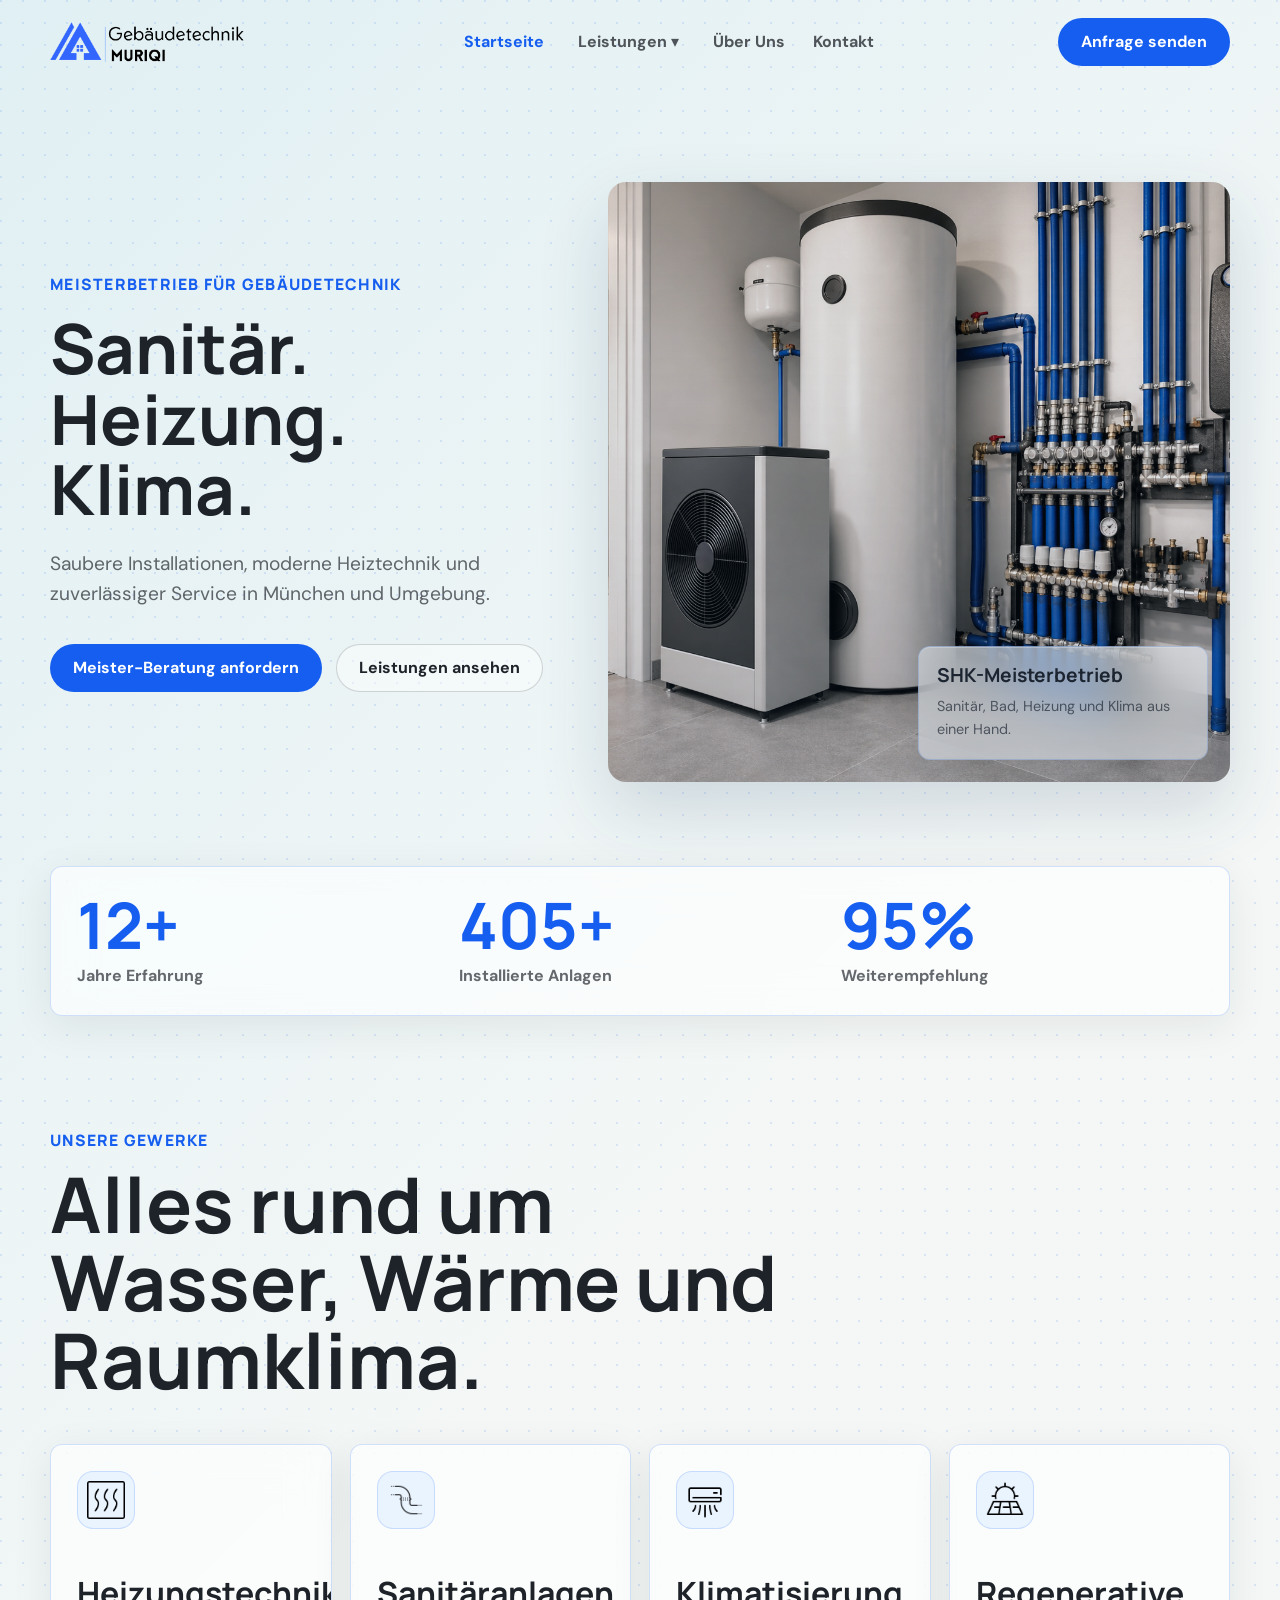
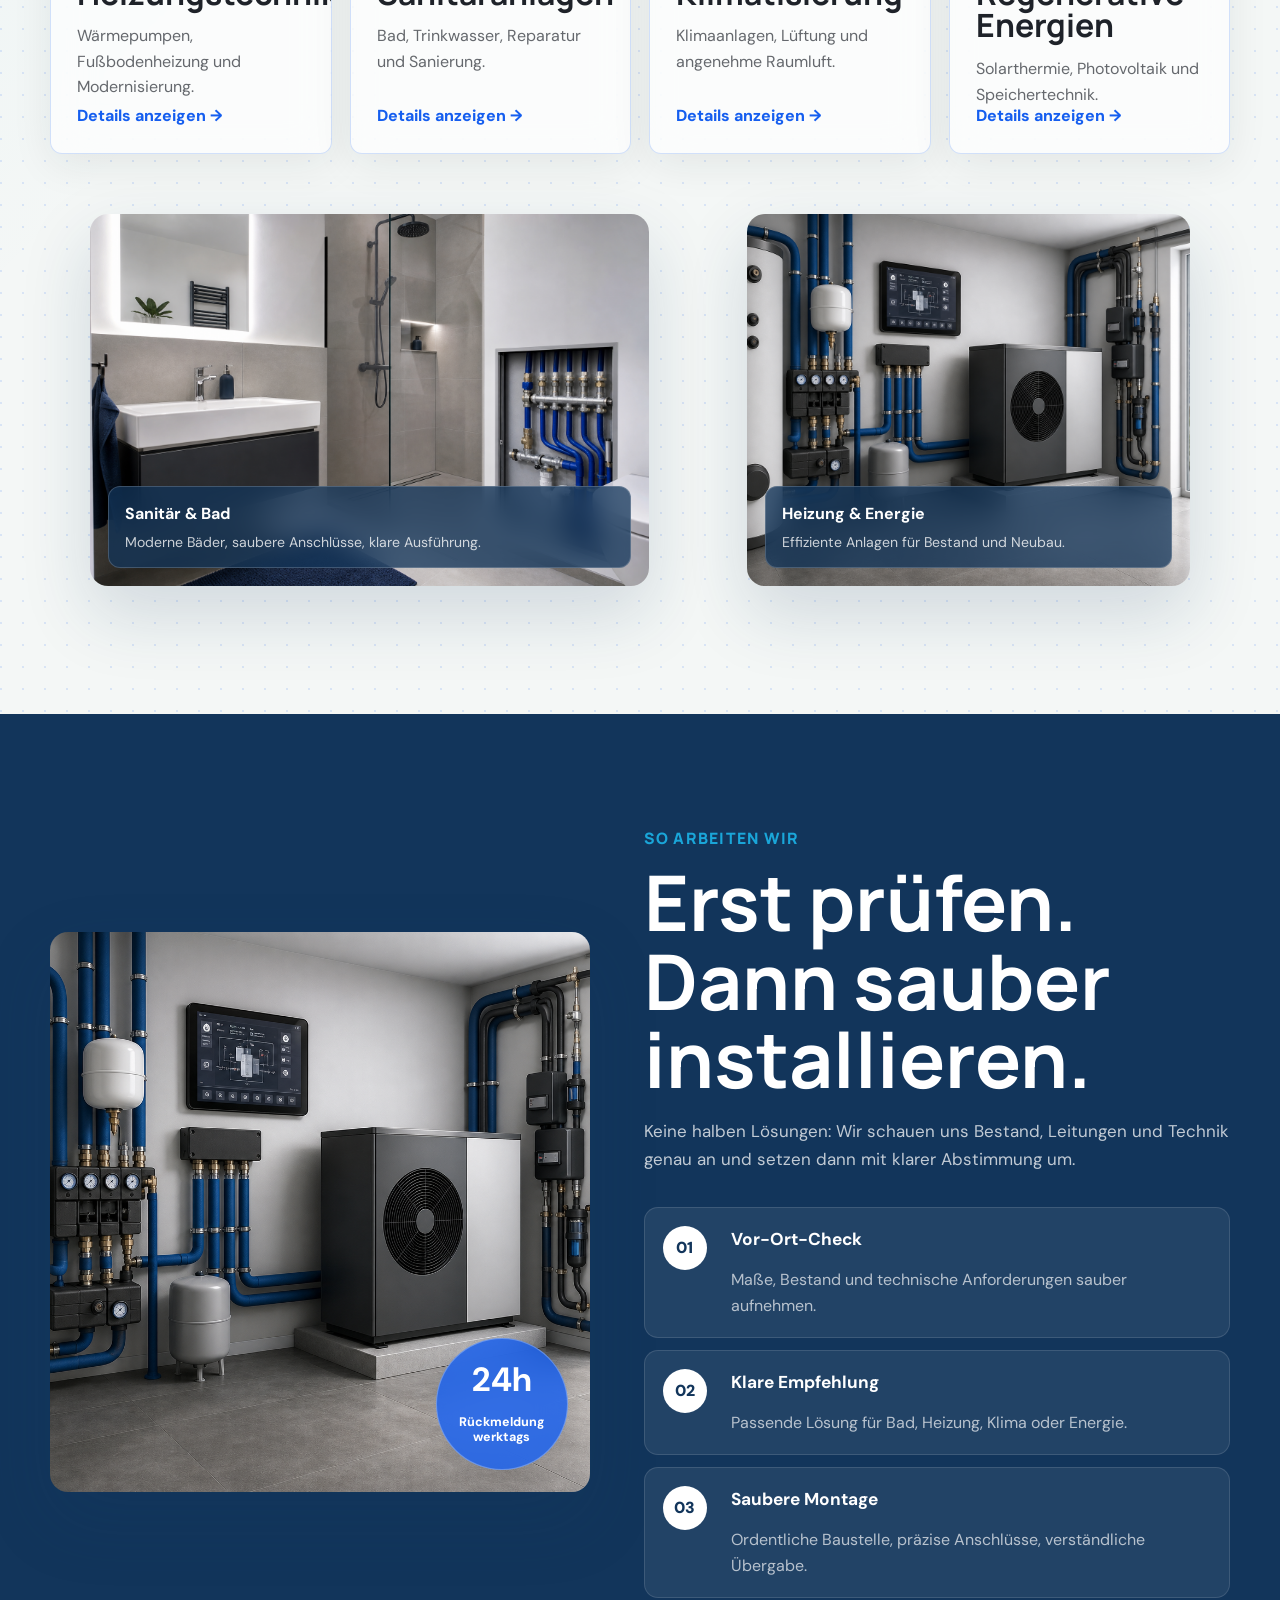
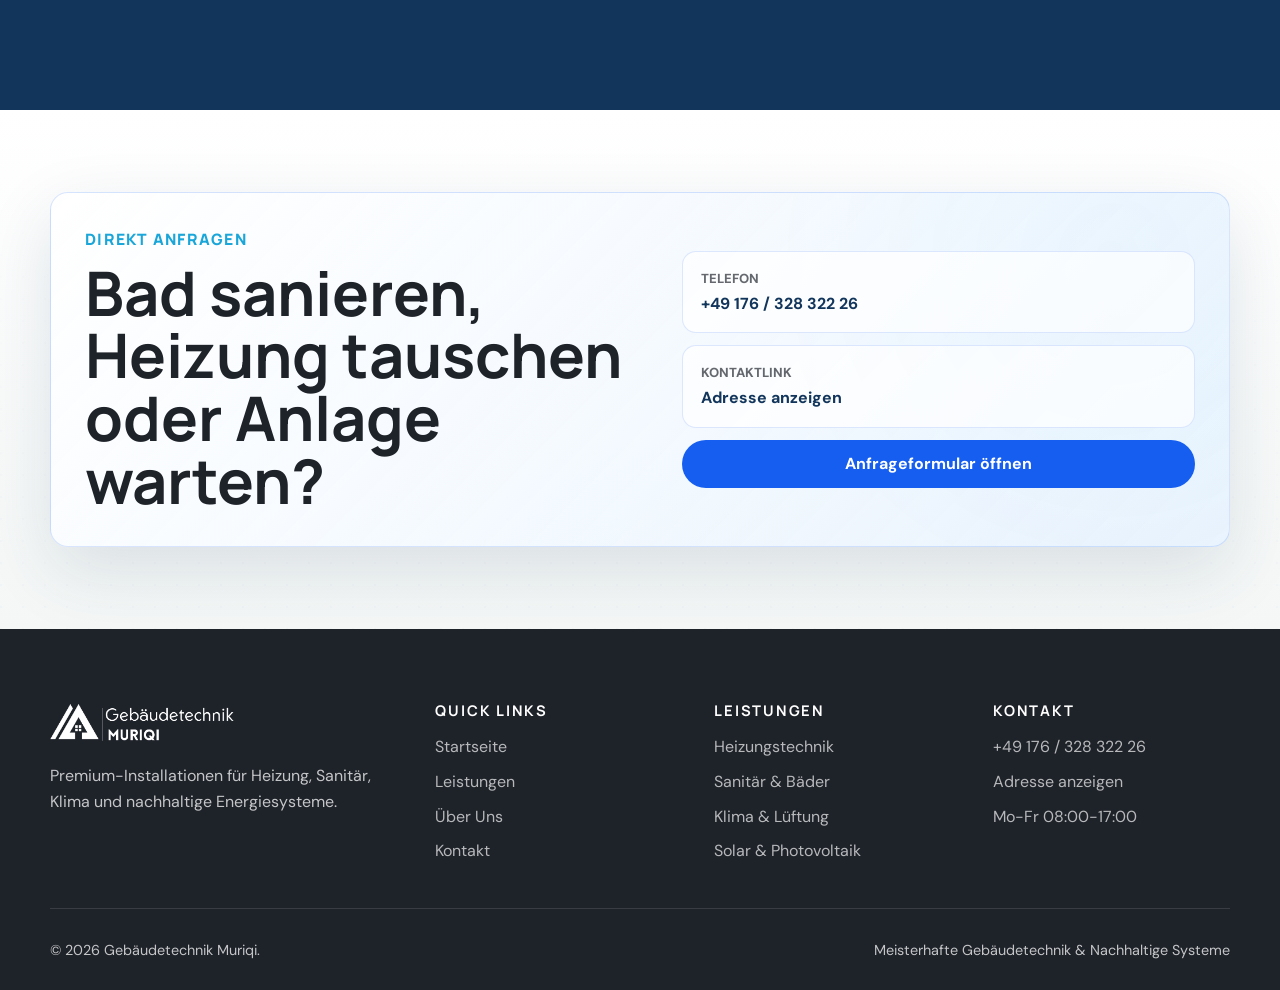
==== commit 0602075d: "Harden contact form and protect public email" ====
--- a/index.html
+++ b/index.html
@@ -145,7 +145,7 @@
           </div>
           <div class="quick-contact">
             <a class="quick-link" href="tel:+4917632832226"><span>Telefon</span><strong>+49 176 / 328 322 26</strong></a>
-            <button class="quick-link protected-mail" type="button" data-local="info" data-host-a="gebaeudetechnik" data-host-b="muriqi" data-host-c="de"><span>E-Mail</span><strong>Adresse anzeigen</strong></button>
+            <button class="quick-link protected-mail" type="button" data-contact-key="main"><span>Kontaktlink</span><strong>Adresse anzeigen</strong></button>
             <a class="btn btn-primary" href="/kontakt/">Anfrageformular öffnen</a>
           </div>
         </div>
@@ -158,7 +158,7 @@
           <div><img src="/assets/muriqi-logo-white.png" alt="Gebäudetechnik Muriqi"><p>Premium-Installationen für Heizung, Sanitär, Klima und nachhaltige Energiesysteme.</p></div>
           <div><h3>Quick Links</h3><a href="/">Startseite</a><a href="/leistungen/">Leistungen</a><a href="/team/">Über Uns</a><a href="/kontakt/">Kontakt</a></div>
           <div><h3>Leistungen</h3><a href="/leistungen/#heizung">Heizungstechnik</a><a href="/leistungen/#sanitaer">Sanitär & Bäder</a><a href="/leistungen/#klima">Klima & Lüftung</a><a href="/leistungen/#solar">Solar & Photovoltaik</a></div>
-          <div><h3>Kontakt</h3><span>+49 176 / 328 322 26</span><button class="footer-mail protected-mail" type="button" data-local="info" data-host-a="gebaeudetechnik" data-host-b="muriqi" data-host-c="de">Adresse anzeigen</button><span>Mo-Fr 08:00-17:00</span></div>
+          <div><h3>Kontakt</h3><span>+49 176 / 328 322 26</span><button class="footer-mail protected-mail" type="button" data-contact-key="main">Adresse anzeigen</button><span>Mo-Fr 08:00-17:00</span></div>
         </div>
         <div class="footer-bottom"><p>© 2026 Gebäudetechnik Muriqi.</p><p>Meisterhafte Gebäudetechnik & Nachhaltige Systeme</p></div>
       </div>
